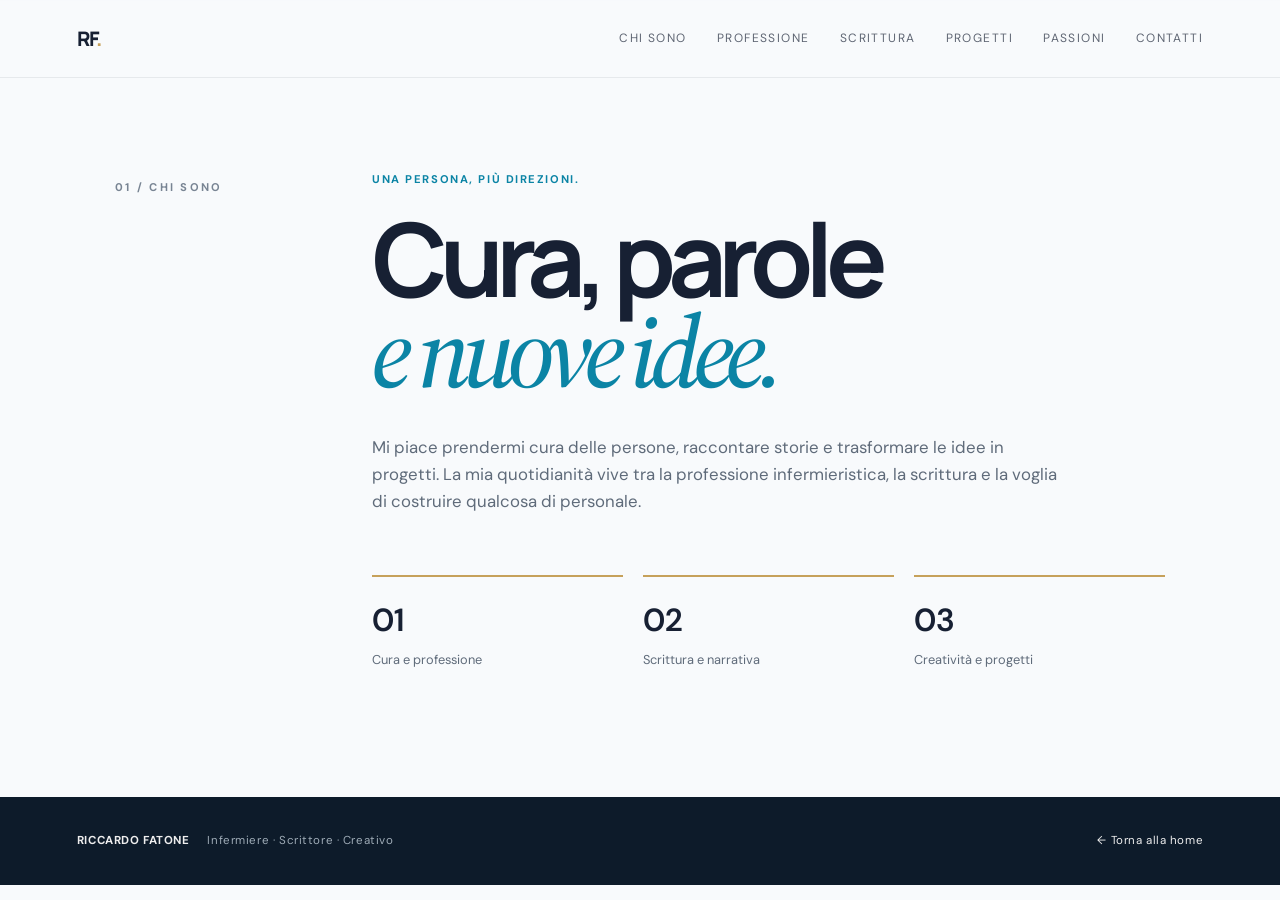
==== chi-sono.html @ 4cb9ef5f "Add Chi sono page" ====
<!doctype html><html lang="it"><head><meta charset="utf-8"><meta name="viewport" content="width=device-width,initial-scale=1"><title>Chi sono — Riccardo Fatone</title><link rel="stylesheet" href="style.css"></head><body><header class="site-header"><a class="brand" href="index.html">RF<span>.</span></a><nav class="nav"><a href="chi-sono.html">Chi sono</a><a href="professione.html">Professione</a><a href="scrittura.html">Scrittura</a><a href="progetti.html">Progetti</a><a href="passioni.html">Passioni</a><a href="contatti.html">Contatti</a></nav></header><main><section class="section" style="padding-top:170px;min-height:78vh"><div class="section-label">01 / CHI SONO</div><div class="section-content reveal"><p class="kicker">Una persona, più direzioni.</p><h1 style="font-size:clamp(3.5rem,8vw,7rem)">Cura, parole<br><em>e nuove idee.</em></h1><p>Mi piace prendermi cura delle persone, raccontare storie e trasformare le idee in progetti. La mia quotidianità vive tra la professione infermieristica, la scrittura e la voglia di costruire qualcosa di personale.</p><div class="facts"><div><strong>01</strong><span>Cura e professione</span></div><div><strong>02</strong><span>Scrittura e narrativa</span></div><div><strong>03</strong><span>Creatività e progetti</span></div></div></div></section></main><footer><div><strong>RICCARDO FATONE</strong><span>Infermiere · Scrittore · Creativo</span></div><a href="index.html">← Torna alla home</a></footer><script src="script.js"></script></body></html>
---- style.css ----
@import url('https://fonts.googleapis.com/css2?family=DM+Sans:wght@400;500;600;700&family=Manrope:wght@400;500;600;700;800&family=Source+Serif+4:ital,wght@0,500;0,600;1,500;1,600&display=swap');
:root{--bg:#f8fafc;--ink:#172033;--muted:#5f6b7a;--line:#dce3ea;--accent:#0b84a5;--accent-dark:#08627b;--dark:#102a43;--light:#f8fbfd;--soft:#eaf6f9;--blue:#2d9cdb;--mint:#43b99c;--gold:#c6a15b;--gold-dark:#9b7837;--gold-soft:#f5efe2}*{box-sizing:border-box}html{scroll-behavior:smooth}body{margin:0;background:var(--bg);color:var(--ink);font-family:'DM Sans',sans-serif;line-height:1.6}a{color:inherit;text-decoration:none}.site-header{position:fixed;z-index:10;top:0;left:0;right:0;height:78px;padding:0 6vw;display:flex;align-items:center;justify-content:space-between;background:rgba(248,250,252,.94);backdrop-filter:blur(16px);border-bottom:1px solid rgba(23,32,51,.08)}.brand{font-family:'Manrope',sans-serif;font-size:1.25rem;font-weight:800;letter-spacing:-.06em}.brand span{color:var(--gold)}.nav{display:flex;gap:30px;font-size:.75rem;text-transform:uppercase;letter-spacing:.12em}.nav a{opacity:.68;transition:.25s}.nav a:hover{opacity:1;color:var(--gold-dark)}.menu-toggle{display:none;background:none;border:0;font-size:1.5rem}.hero{min-height:100vh;padding:150px 9vw 90px;display:grid;grid-template-columns:1.15fr .85fr;align-items:center;gap:5vw;background:radial-gradient(circle at 85% 25%,rgba(45,156,219,.13),transparent 30%),linear-gradient(135deg,#f8fafc 0%,#eef8fb 100%)}.eyebrow,.section-label{font-size:.7rem;letter-spacing:.2em;font-weight:700}.eyebrow{color:var(--gold-dark)}h1,h2,h3,p{margin-top:0}h1{font-family:'Manrope',sans-serif;font-size:clamp(4rem,9vw,8.8rem);line-height:.88;letter-spacing:-.08em;margin:24px 0 38px;font-weight:700}h1 em{font-family:'Source Serif 4',serif;font-weight:500;color:var(--accent)}h2 em{font-family:'Source Serif 4',serif}.lead{max-width:620px;font-size:1.08rem;color:var(--muted)}.actions{display:flex;gap:14px;margin-top:38px;flex-wrap:wrap}.button{padding:14px 22px;border:1px solid var(--ink);font-size:.75rem;text-transform:uppercase;letter-spacing:.1em;transition:.25s}.button-primary{background:var(--ink);color:white}.button-primary:hover{background:var(--accent);border-color:var(--accent);transform:translateY(-2px)}.button-ghost:hover{background:white;border-color:var(--gold);color:var(--gold-dark)}.hero-mark{height:500px;display:grid;place-items:center;position:relative}.circle{width:min(31vw,390px);height:min(31vw,390px);min-width:250px;min-height:250px;border-radius:50%;background:linear-gradient(145deg,var(--accent),var(--blue));color:white;display:grid;place-items:center;font-family:'Manrope',sans-serif;font-size:clamp(4rem,10vw,9rem);font-weight:800;letter-spacing:-.12em;box-shadow:0 30px 70px rgba(11,132,165,.2),0 0 0 1px rgba(198,161,91,.35)}.circle span{transform:translateX(-.04em)}.orbit{position:absolute;border:1px solid rgba(198,161,91,.7);border-radius:50%;animation:spin 18s linear infinite}.orbit-one{width:76%;height:34%;transform:rotate(-28deg)}.orbit-two{width:84%;height:48%;transform:rotate(55deg);animation-duration:25s;animation-direction:reverse;border-color:rgba(67,185,156,.65)}@keyframes spin{to{transform:rotate(360deg)}}.section{padding:125px 9vw;display:grid;grid-template-columns:180px 1fr;gap:6vw;border-top:1px solid var(--line)}.section-label{color:#788493;padding-top:8px}.section-content{max-width:1000px}.section-content>p:not(.kicker){color:var(--muted);max-width:700px;font-size:1.05rem}.kicker{color:var(--accent);text-transform:uppercase;letter-spacing:.14em;font-size:.7rem;font-weight:700}.facts{display:grid;grid-template-columns:repeat(3,1fr);gap:20px;margin-top:60px}.facts div{border-top:2px solid var(--gold);padding-top:18px}.facts strong{display:block;font-size:2rem;font-weight:600}.facts span{font-size:.8rem;color:var(--muted)}.dark-section{background:var(--dark);color:var(--light);border-color:#24445e;position:relative;overflow:hidden}.dark-section:after{content:'';position:absolute;width:340px;height:340px;border:1px solid rgba(198,161,91,.4);border-radius:50%;right:-120px;top:-90px;box-shadow:0 0 0 35px rgba(198,161,91,.06),0 0 0 70px rgba(67,185,156,.04)}.dark-section .section-label{color:#9fb5c7}.dark-section .kicker{color:#61c8e4}.dark-section .section-content>p:not(.kicker){color:#d4e1e9}.quote{margin-top:55px;border-left:3px solid var(--gold);padding:5px 0 5px 24px;font-family:'Source Serif 4',serif;font-size:clamp(1.5rem,3vw,2.5rem);max-width:760px}.writing-section{background:#f2f6f8}.book-card{grid-column:2;max-width:1000px;border:1px solid #ccd9e1;padding:50px;display:grid;grid-template-columns:70px 1fr 40px;gap:30px;background:white;box-shadow:0 18px 45px rgba(16,42,67,.07)}.book-number{font-family:'Manrope',sans-serif;font-size:1.4rem;color:var(--gold-dark);font-weight:700}.book-card h2{font-family:'Source Serif 4',serif;font-size:clamp(3.5rem,7vw,7rem);line-height:.9;margin:10px 0 25px;font-weight:600;letter-spacing:-.05em;color:var(--ink)}.book-card p:not(.kicker){max-width:650px;color:var(--muted)}.tag{display:inline-block;margin-top:25px;border:1px solid #c6d5dd;padding:8px 12px;font-size:.68em;letter-spacing:.1em;text-transform:uppercase;border-radius:2px;background:#f8fafb}.arrow-link{font-size:1.7rem;color:var(--gold-dark);transition:.25s}.arrow-link:hover{transform:translate(4px,-4px)}.project-grid{display:grid;grid-template-columns:repeat(3,1fr);gap:16px;margin-top:55px}.project-card{border:1px solid var(--line);padding:28px;min-height:300px;display:flex;flex-direction:column;transition:.3s;background:white}.project-card:hover{transform:translateY(-6px);border-color:var(--gold);box-shadow:0 15px 30px rgba(16,42,67,.08)}.project-card>span{color:var(--accent);font-size:.75rem}.project-card h3{font-size:1.6rem;font-weight:600;letter-spacing:-.04em;margin:35px 0 14px}.project-card p{font-size:.9rem;color:var(--muted)}.project-card a{margin-top:auto;font-size:.72rem;text-transform:uppercase;letter-spacing:.1em;color:var(--gold-dark)}.featured{background:var(--ink);color:white;border-color:var(--ink)}.featured p{color:#ccd7df}.passions{background:#edf7f5}.word-cloud{margin-top:55px;font-size:clamp(1.2rem,3vw,2.8rem);line-height:1.8;letter-spacing:.04em}.word-cloud i{font-style:normal;color:var(--accent)}.contact-section{padding:150px 9vw;background:var(--accent);color:white}.contact-section .eyebrow{color:white}.contact-section h2{font-size:clamp(4rem,9vw,9rem);margin:25px 0}.contact-section p{max-width:560px;opacity:.9}.contact-link{display:inline-block;margin-top:30px;border-bottom:1px solid rgba(255,255,255,.8);padding-bottom:8px;font-size:1.1rem}footer{padding:35px 6vw;display:flex;justify-content:space-between;gap:20px;font-size:.72rem;letter-spacing:.05em;background:#0d1b2a;color:#eee}footer div{display:flex;gap:18px;flex-wrap:wrap}footer span{color:#9eabb6}.reveal{opacity:0;transform:translateY(24px);transition:opacity .8s ease,transform .8s ease}.reveal.visible{opacity:1;transform:none}
/* HOME HUB */
.home-page{min-height:100vh;background:radial-gradient(circle at 50% 48%,#ffffff 0%,#f1f8fa 42%,#e8f1f4 100%);overflow:hidden}.home-header{background:transparent;border-bottom:0}.home-contact{font-size:.68rem;letter-spacing:.16em;font-weight:700;color:var(--muted);transition:.25s}.home-contact:hover{color:var(--gold-dark)}.home-hub{min-height:100vh;display:grid;place-items:center;position:relative;padding:70px 5vw}.hub-intro{position:absolute;top:125px;left:6vw;z-index:3}.hub-intro span{font-family:'Manrope',sans-serif;font-size:.7rem;letter-spacing:.24em;font-weight:800;color:var(--gold-dark)}.hub-intro p{font-size:.8rem;color:var(--muted);margin-top:7px}.hub-stage{width:min(78vw,760px);height:min(78vw,760px);max-height:760px;position:relative;display:grid;place-items:center}.hub-stage:before{content:'';position:absolute;width:58%;height:58%;border-radius:50%;background:radial-gradient(circle,rgba(11,132,165,.09),transparent 70%)}.hub-orbit{position:absolute;border:1px solid rgba(198,161,91,.58);border-radius:50%;pointer-events:none}.orbit-main{width:86%;height:43%;transform:rotate(-24deg);animation:hubspin 24s linear infinite}.orbit-inner{width:72%;height:72%;border-color:rgba(11,132,165,.3);animation:hubspinReverse 32s linear infinite}.hub-dot{position:absolute;width:8px;height:8px;border-radius:50%;background:var(--gold);box-shadow:0 0 0 5px rgba(198,161,91,.1)}.dot-one{top:20%;left:27%}.dot-two{right:19%;top:38%;background:var(--accent)}.dot-three{bottom:20%;left:34%;background:var(--mint)}.hub-core{width:min(39vw,330px);height:min(39vw,330px);min-width:220px;min-height:220px;border-radius:50%;background:linear-gradient(145deg,#087f9f 0%,#2d9cdb 100%);color:white;display:flex;flex-direction:column;align-items:center;justify-content:center;box-shadow:0 35px 90px rgba(11,132,165,.23),0 0 0 1px rgba(198,161,91,.7),inset 0 0 0 1px rgba(255,255,255,.16);transition:transform .45s cubic-bezier(.2,.8,.2,1),box-shadow .45s}.hub-core:hover{transform:scale(1.035);box-shadow:0 42px 100px rgba(11,132,165,.28),0 0 0 2px rgba(198,161,91,.8),inset 0 0 0 1px rgba(255,255,255,.2)}.hub-core span{font-family:'Manrope',sans-serif;font-size:clamp(5rem,11vw,8.5rem);font-weight:800;letter-spacing:-.12em;line-height:.8;transform:translateX(-.05em)}.hub-core small{margin-top:26px;font-size:.62rem;letter-spacing:.24em;font-weight:700;opacity:.8}.satellite{position:absolute;z-index:2;display:flex;flex-direction:column;align-items:center;justify-content:center;width:155px;height:155px;border:1px solid rgba(23,32,51,.13);border-radius:50%;background:rgba(255,255,255,.78);backdrop-filter:blur(10px);box-shadow:0 15px 40px rgba(16,42,67,.07);transition:transform .35s,border-color .35s,box-shadow .35s}.satellite:hover{transform:scale(1.08);border-color:var(--gold);box-shadow:0 20px 50px rgba(16,42,67,.13)}.satellite small{font-size:.6rem;letter-spacing:.12em;color:var(--gold-dark);font-weight:700;margin-bottom:6px}.satellite strong{font-family:'Manrope',sans-serif;font-size:.72rem;letter-spacing:.11em}.satellite span{font-size:.66rem;color:var(--muted);margin-top:5px;text-align:center}.satellite-top{top:2%;left:50%;transform:translateX(-50%)}.satellite-top:hover{transform:translateX(-50%) scale(1.08)}.satellite-right{right:2%;top:32%}.satellite-bottom-right{right:14%;bottom:4%}.satellite-bottom-left{left:14%;bottom:4%}.satellite-left{left:2%;top:32%}@keyframes hubspin{to{transform:rotate(336deg)}}@keyframes hubspinReverse{to{transform:rotate(-360deg)}}
@media(max-width:800px){.site-header{height:68px;padding:0 6vw}.menu-toggle{display:block}.nav{display:none;position:absolute;top:68px;left:0;right:0;background:var(--bg);padding:25px 6vw;flex-direction:column;gap:18px;border-bottom:1px solid var(--line)}.nav.open{display:flex}.hero{grid-template-columns:1fr;padding:120px 7vw 80px}.hero-mark{height:330px;order:-1}.circle{width:250px;height:250px}.section{grid-template-columns:1fr;padding:85px 7vw;gap:30px}.section-label{padding:0}.facts,.project-grid{grid-template-columns:1fr}.book-card{grid-column:auto;grid-template-columns:1fr;padding:30px}.book-number,.arrow-link{display:none}.contact-section{padding:100px 7vw}footer{flex-direction:column}h1{font-size:clamp(3.5rem,17vw,6rem)}.hub-intro{top:92px;left:7vw}.hub-intro p{font-size:.7rem}.home-contact{font-size:.6rem}.home-hub{padding:70px 3vw}.hub-stage{width:96vw;height:96vw;max-height:none}.hub-core{width:42vw;height:42vw;min-width:185px;min-height:185px}.hub-core span{font-size:17vw}.satellite{width:112px;height:112px}.satellite strong{font-size:.57rem}.satellite span{font-size:.55rem}.satellite-top{top:4%}.satellite-right{right:0;top:31%}.satellite-bottom-right{right:7%;bottom:5%}.satellite-bottom-left{left:7%;bottom:5%}.satellite-left{left:0;top:31%}.orbit-main{width:100%;height:47%}.orbit-inner{width:82%;height:82%}}
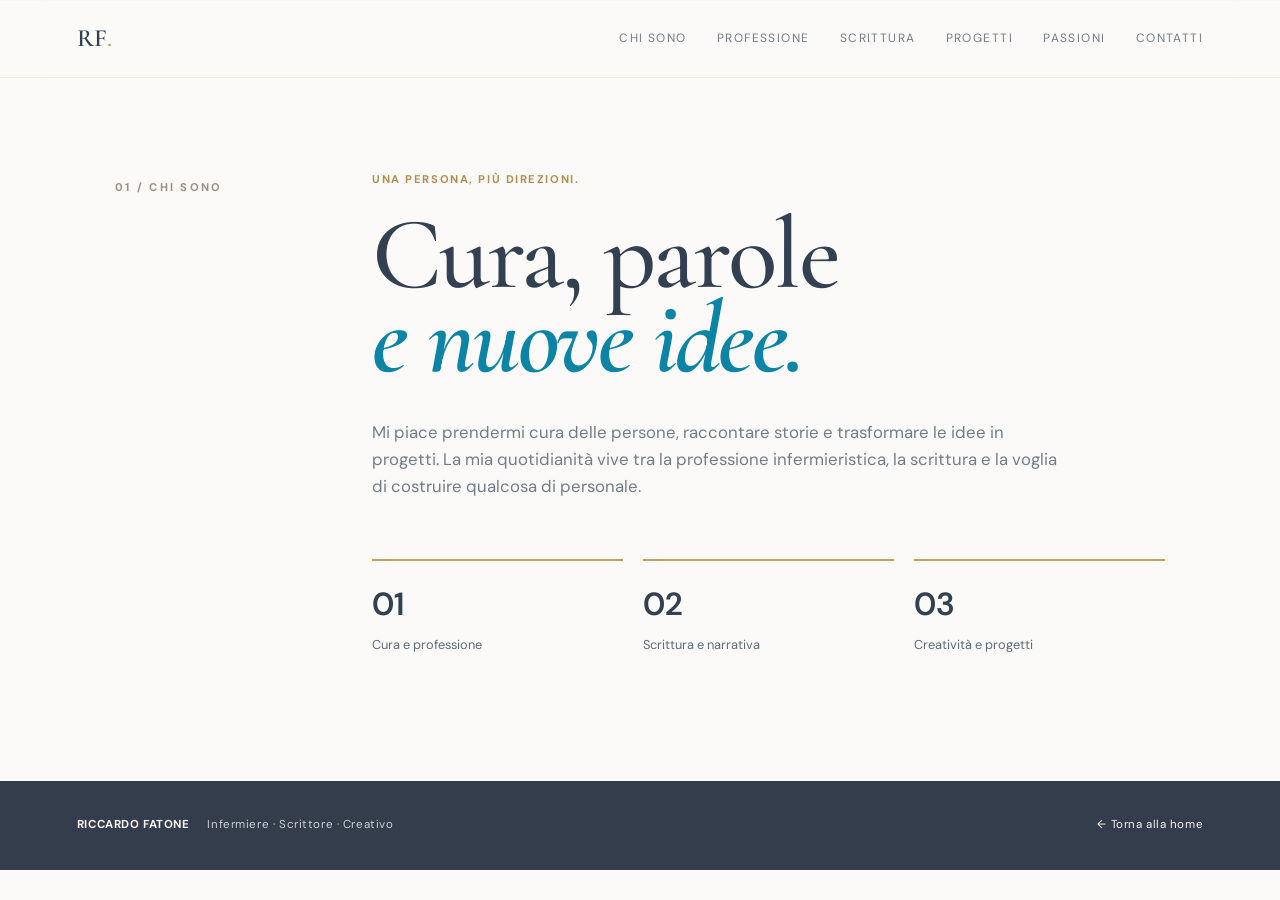
==== commit 0fee808a: "Apply softer typography and visual identity" ====
--- a/chi-sono.html
+++ b/chi-sono.html
@@ -1 +1 @@
-<!doctype html><html lang="it"><head><meta charset="utf-8"><meta name="viewport" content="width=device-width,initial-scale=1"><title>Chi sono — Riccardo Fatone</title><link rel="stylesheet" href="style.css"></head><body><header class="site-header"><a class="brand" href="index.html">RF<span>.</span></a><nav class="nav"><a href="chi-sono.html">Chi sono</a><a href="professione.html">Professione</a><a href="scrittura.html">Scrittura</a><a href="progetti.html">Progetti</a><a href="passioni.html">Passioni</a><a href="contatti.html">Contatti</a></nav></header><main><section class="section" style="padding-top:170px;min-height:78vh"><div class="section-label">01 / CHI SONO</div><div class="section-content reveal"><p class="kicker">Una persona, più direzioni.</p><h1 style="font-size:clamp(3.5rem,8vw,7rem)">Cura, parole<br><em>e nuove idee.</em></h1><p>Mi piace prendermi cura delle persone, raccontare storie e trasformare le idee in progetti. La mia quotidianità vive tra la professione infermieristica, la scrittura e la voglia di costruire qualcosa di personale.</p><div class="facts"><div><strong>01</strong><span>Cura e professione</span></div><div><strong>02</strong><span>Scrittura e narrativa</span></div><div><strong>03</strong><span>Creatività e progetti</span></div></div></div></section></main><footer><div><strong>RICCARDO FATONE</strong><span>Infermiere · Scrittore · Creativo</span></div><a href="index.html">← Torna alla home</a></footer><script src="script.js"></script></body></html>+<!doctype html><html lang="it"><head><meta charset="utf-8"><meta name="viewport" content="width=device-width,initial-scale=1"><title>Chi sono — Riccardo Fatone</title><link rel="stylesheet" href="style.css"><link rel="stylesheet" href="soft.css"></head><body><header class="site-header"><a class="brand" href="index.html">RF<span>.</span></a><nav class="nav"><a href="chi-sono.html">Chi sono</a><a href="professione.html">Professione</a><a href="scrittura.html">Scrittura</a><a href="progetti.html">Progetti</a><a href="passioni.html">Passioni</a><a href="contatti.html">Contatti</a></nav></header><main><section class="section" style="padding-top:170px;min-height:78vh"><div class="section-label">01 / CHI SONO</div><div class="section-content reveal"><p class="kicker">Una persona, più direzioni.</p><h1 style="font-size:clamp(3.5rem,8vw,7rem)">Cura, parole<br><em>e nuove idee.</em></h1><p>Mi piace prendermi cura delle persone, raccontare storie e trasformare le idee in progetti. La mia quotidianità vive tra la professione infermieristica, la scrittura e la voglia di costruire qualcosa di personale.</p><div class="facts"><div><strong>01</strong><span>Cura e professione</span></div><div><strong>02</strong><span>Scrittura e narrativa</span></div><div><strong>03</strong><span>Creatività e progetti</span></div></div></div></section></main><footer><div><strong>RICCARDO FATONE</strong><span>Infermiere · Scrittore · Creativo</span></div><a href="index.html">← Torna alla home</a></footer><script src="script.js"></script></body></html>
--- a/style.css
+++ b/style.css
@@ -1,5 +1,5 @@
-@import url('https://fonts.googleapis.com/css2?family=DM+Sans:wght@400;500;600;700&family=Manrope:wght@400;500;600;700;800&family=Source+Serif+4:ital,wght@0,500;0,600;1,500;1,600&display=swap');
-:root{--bg:#f8fafc;--ink:#172033;--muted:#5f6b7a;--line:#dce3ea;--accent:#0b84a5;--accent-dark:#08627b;--dark:#102a43;--light:#f8fbfd;--soft:#eaf6f9;--blue:#2d9cdb;--mint:#43b99c;--gold:#c6a15b;--gold-dark:#9b7837;--gold-soft:#f5efe2}*{box-sizing:border-box}html{scroll-behavior:smooth}body{margin:0;background:var(--bg);color:var(--ink);font-family:'DM Sans',sans-serif;line-height:1.6}a{color:inherit;text-decoration:none}.site-header{position:fixed;z-index:10;top:0;left:0;right:0;height:78px;padding:0 6vw;display:flex;align-items:center;justify-content:space-between;background:rgba(248,250,252,.94);backdrop-filter:blur(16px);border-bottom:1px solid rgba(23,32,51,.08)}.brand{font-family:'Manrope',sans-serif;font-size:1.25rem;font-weight:800;letter-spacing:-.06em}.brand span{color:var(--gold)}.nav{display:flex;gap:30px;font-size:.75rem;text-transform:uppercase;letter-spacing:.12em}.nav a{opacity:.68;transition:.25s}.nav a:hover{opacity:1;color:var(--gold-dark)}.menu-toggle{display:none;background:none;border:0;font-size:1.5rem}.hero{min-height:100vh;padding:150px 9vw 90px;display:grid;grid-template-columns:1.15fr .85fr;align-items:center;gap:5vw;background:radial-gradient(circle at 85% 25%,rgba(45,156,219,.13),transparent 30%),linear-gradient(135deg,#f8fafc 0%,#eef8fb 100%)}.eyebrow,.section-label{font-size:.7rem;letter-spacing:.2em;font-weight:700}.eyebrow{color:var(--gold-dark)}h1,h2,h3,p{margin-top:0}h1{font-family:'Manrope',sans-serif;font-size:clamp(4rem,9vw,8.8rem);line-height:.88;letter-spacing:-.08em;margin:24px 0 38px;font-weight:700}h1 em{font-family:'Source Serif 4',serif;font-weight:500;color:var(--accent)}h2 em{font-family:'Source Serif 4',serif}.lead{max-width:620px;font-size:1.08rem;color:var(--muted)}.actions{display:flex;gap:14px;margin-top:38px;flex-wrap:wrap}.button{padding:14px 22px;border:1px solid var(--ink);font-size:.75rem;text-transform:uppercase;letter-spacing:.1em;transition:.25s}.button-primary{background:var(--ink);color:white}.button-primary:hover{background:var(--accent);border-color:var(--accent);transform:translateY(-2px)}.button-ghost:hover{background:white;border-color:var(--gold);color:var(--gold-dark)}.hero-mark{height:500px;display:grid;place-items:center;position:relative}.circle{width:min(31vw,390px);height:min(31vw,390px);min-width:250px;min-height:250px;border-radius:50%;background:linear-gradient(145deg,var(--accent),var(--blue));color:white;display:grid;place-items:center;font-family:'Manrope',sans-serif;font-size:clamp(4rem,10vw,9rem);font-weight:800;letter-spacing:-.12em;box-shadow:0 30px 70px rgba(11,132,165,.2),0 0 0 1px rgba(198,161,91,.35)}.circle span{transform:translateX(-.04em)}.orbit{position:absolute;border:1px solid rgba(198,161,91,.7);border-radius:50%;animation:spin 18s linear infinite}.orbit-one{width:76%;height:34%;transform:rotate(-28deg)}.orbit-two{width:84%;height:48%;transform:rotate(55deg);animation-duration:25s;animation-direction:reverse;border-color:rgba(67,185,156,.65)}@keyframes spin{to{transform:rotate(360deg)}}.section{padding:125px 9vw;display:grid;grid-template-columns:180px 1fr;gap:6vw;border-top:1px solid var(--line)}.section-label{color:#788493;padding-top:8px}.section-content{max-width:1000px}.section-content>p:not(.kicker){color:var(--muted);max-width:700px;font-size:1.05rem}.kicker{color:var(--accent);text-transform:uppercase;letter-spacing:.14em;font-size:.7rem;font-weight:700}.facts{display:grid;grid-template-columns:repeat(3,1fr);gap:20px;margin-top:60px}.facts div{border-top:2px solid var(--gold);padding-top:18px}.facts strong{display:block;font-size:2rem;font-weight:600}.facts span{font-size:.8rem;color:var(--muted)}.dark-section{background:var(--dark);color:var(--light);border-color:#24445e;position:relative;overflow:hidden}.dark-section:after{content:'';position:absolute;width:340px;height:340px;border:1px solid rgba(198,161,91,.4);border-radius:50%;right:-120px;top:-90px;box-shadow:0 0 0 35px rgba(198,161,91,.06),0 0 0 70px rgba(67,185,156,.04)}.dark-section .section-label{color:#9fb5c7}.dark-section .kicker{color:#61c8e4}.dark-section .section-content>p:not(.kicker){color:#d4e1e9}.quote{margin-top:55px;border-left:3px solid var(--gold);padding:5px 0 5px 24px;font-family:'Source Serif 4',serif;font-size:clamp(1.5rem,3vw,2.5rem);max-width:760px}.writing-section{background:#f2f6f8}.book-card{grid-column:2;max-width:1000px;border:1px solid #ccd9e1;padding:50px;display:grid;grid-template-columns:70px 1fr 40px;gap:30px;background:white;box-shadow:0 18px 45px rgba(16,42,67,.07)}.book-number{font-family:'Manrope',sans-serif;font-size:1.4rem;color:var(--gold-dark);font-weight:700}.book-card h2{font-family:'Source Serif 4',serif;font-size:clamp(3.5rem,7vw,7rem);line-height:.9;margin:10px 0 25px;font-weight:600;letter-spacing:-.05em;color:var(--ink)}.book-card p:not(.kicker){max-width:650px;color:var(--muted)}.tag{display:inline-block;margin-top:25px;border:1px solid #c6d5dd;padding:8px 12px;font-size:.68em;letter-spacing:.1em;text-transform:uppercase;border-radius:2px;background:#f8fafb}.arrow-link{font-size:1.7rem;color:var(--gold-dark);transition:.25s}.arrow-link:hover{transform:translate(4px,-4px)}.project-grid{display:grid;grid-template-columns:repeat(3,1fr);gap:16px;margin-top:55px}.project-card{border:1px solid var(--line);padding:28px;min-height:300px;display:flex;flex-direction:column;transition:.3s;background:white}.project-card:hover{transform:translateY(-6px);border-color:var(--gold);box-shadow:0 15px 30px rgba(16,42,67,.08)}.project-card>span{color:var(--accent);font-size:.75rem}.project-card h3{font-size:1.6rem;font-weight:600;letter-spacing:-.04em;margin:35px 0 14px}.project-card p{font-size:.9rem;color:var(--muted)}.project-card a{margin-top:auto;font-size:.72rem;text-transform:uppercase;letter-spacing:.1em;color:var(--gold-dark)}.featured{background:var(--ink);color:white;border-color:var(--ink)}.featured p{color:#ccd7df}.passions{background:#edf7f5}.word-cloud{margin-top:55px;font-size:clamp(1.2rem,3vw,2.8rem);line-height:1.8;letter-spacing:.04em}.word-cloud i{font-style:normal;color:var(--accent)}.contact-section{padding:150px 9vw;background:var(--accent);color:white}.contact-section .eyebrow{color:white}.contact-section h2{font-size:clamp(4rem,9vw,9rem);margin:25px 0}.contact-section p{max-width:560px;opacity:.9}.contact-link{display:inline-block;margin-top:30px;border-bottom:1px solid rgba(255,255,255,.8);padding-bottom:8px;font-size:1.1rem}footer{padding:35px 6vw;display:flex;justify-content:space-between;gap:20px;font-size:.72rem;letter-spacing:.05em;background:#0d1b2a;color:#eee}footer div{display:flex;gap:18px;flex-wrap:wrap}footer span{color:#9eabb6}.reveal{opacity:0;transform:translateY(24px);transition:opacity .8s ease,transform .8s ease}.reveal.visible{opacity:1;transform:none}
-/* HOME HUB */
-.home-page{min-height:100vh;background:radial-gradient(circle at 50% 48%,#ffffff 0%,#f1f8fa 42%,#e8f1f4 100%);overflow:hidden}.home-header{background:transparent;border-bottom:0}.home-contact{font-size:.68rem;letter-spacing:.16em;font-weight:700;color:var(--muted);transition:.25s}.home-contact:hover{color:var(--gold-dark)}.home-hub{min-height:100vh;display:grid;place-items:center;position:relative;padding:70px 5vw}.hub-intro{position:absolute;top:125px;left:6vw;z-index:3}.hub-intro span{font-family:'Manrope',sans-serif;font-size:.7rem;letter-spacing:.24em;font-weight:800;color:var(--gold-dark)}.hub-intro p{font-size:.8rem;color:var(--muted);margin-top:7px}.hub-stage{width:min(78vw,760px);height:min(78vw,760px);max-height:760px;position:relative;display:grid;place-items:center}.hub-stage:before{content:'';position:absolute;width:58%;height:58%;border-radius:50%;background:radial-gradient(circle,rgba(11,132,165,.09),transparent 70%)}.hub-orbit{position:absolute;border:1px solid rgba(198,161,91,.58);border-radius:50%;pointer-events:none}.orbit-main{width:86%;height:43%;transform:rotate(-24deg);animation:hubspin 24s linear infinite}.orbit-inner{width:72%;height:72%;border-color:rgba(11,132,165,.3);animation:hubspinReverse 32s linear infinite}.hub-dot{position:absolute;width:8px;height:8px;border-radius:50%;background:var(--gold);box-shadow:0 0 0 5px rgba(198,161,91,.1)}.dot-one{top:20%;left:27%}.dot-two{right:19%;top:38%;background:var(--accent)}.dot-three{bottom:20%;left:34%;background:var(--mint)}.hub-core{width:min(39vw,330px);height:min(39vw,330px);min-width:220px;min-height:220px;border-radius:50%;background:linear-gradient(145deg,#087f9f 0%,#2d9cdb 100%);color:white;display:flex;flex-direction:column;align-items:center;justify-content:center;box-shadow:0 35px 90px rgba(11,132,165,.23),0 0 0 1px rgba(198,161,91,.7),inset 0 0 0 1px rgba(255,255,255,.16);transition:transform .45s cubic-bezier(.2,.8,.2,1),box-shadow .45s}.hub-core:hover{transform:scale(1.035);box-shadow:0 42px 100px rgba(11,132,165,.28),0 0 0 2px rgba(198,161,91,.8),inset 0 0 0 1px rgba(255,255,255,.2)}.hub-core span{font-family:'Manrope',sans-serif;font-size:clamp(5rem,11vw,8.5rem);font-weight:800;letter-spacing:-.12em;line-height:.8;transform:translateX(-.05em)}.hub-core small{margin-top:26px;font-size:.62rem;letter-spacing:.24em;font-weight:700;opacity:.8}.satellite{position:absolute;z-index:2;display:flex;flex-direction:column;align-items:center;justify-content:center;width:155px;height:155px;border:1px solid rgba(23,32,51,.13);border-radius:50%;background:rgba(255,255,255,.78);backdrop-filter:blur(10px);box-shadow:0 15px 40px rgba(16,42,67,.07);transition:transform .35s,border-color .35s,box-shadow .35s}.satellite:hover{transform:scale(1.08);border-color:var(--gold);box-shadow:0 20px 50px rgba(16,42,67,.13)}.satellite small{font-size:.6rem;letter-spacing:.12em;color:var(--gold-dark);font-weight:700;margin-bottom:6px}.satellite strong{font-family:'Manrope',sans-serif;font-size:.72rem;letter-spacing:.11em}.satellite span{font-size:.66rem;color:var(--muted);margin-top:5px;text-align:center}.satellite-top{top:2%;left:50%;transform:translateX(-50%)}.satellite-top:hover{transform:translateX(-50%) scale(1.08)}.satellite-right{right:2%;top:32%}.satellite-bottom-right{right:14%;bottom:4%}.satellite-bottom-left{left:14%;bottom:4%}.satellite-left{left:2%;top:32%}@keyframes hubspin{to{transform:rotate(336deg)}}@keyframes hubspinReverse{to{transform:rotate(-360deg)}}
-@media(max-width:800px){.site-header{height:68px;padding:0 6vw}.menu-toggle{display:block}.nav{display:none;position:absolute;top:68px;left:0;right:0;background:var(--bg);padding:25px 6vw;flex-direction:column;gap:18px;border-bottom:1px solid var(--line)}.nav.open{display:flex}.hero{grid-template-columns:1fr;padding:120px 7vw 80px}.hero-mark{height:330px;order:-1}.circle{width:250px;height:250px}.section{grid-template-columns:1fr;padding:85px 7vw;gap:30px}.section-label{padding:0}.facts,.project-grid{grid-template-columns:1fr}.book-card{grid-column:auto;grid-template-columns:1fr;padding:30px}.book-number,.arrow-link{display:none}.contact-section{padding:100px 7vw}footer{flex-direction:column}h1{font-size:clamp(3.5rem,17vw,6rem)}.hub-intro{top:92px;left:7vw}.hub-intro p{font-size:.7rem}.home-contact{font-size:.6rem}.home-hub{padding:70px 3vw}.hub-stage{width:96vw;height:96vw;max-height:none}.hub-core{width:42vw;height:42vw;min-width:185px;min-height:185px}.hub-core span{font-size:17vw}.satellite{width:112px;height:112px}.satellite strong{font-size:.57rem}.satellite span{font-size:.55rem}.satellite-top{top:4%}.satellite-right{right:0;top:31%}.satellite-bottom-right{right:7%;bottom:5%}.satellite-bottom-left{left:7%;bottom:5%}.satellite-left{left:0;top:31%}.orbit-main{width:100%;height:47%}.orbit-inner{width:82%;height:82%}}+@import url('https://fonts.googleapis.com/css2?family=DM+Sans:wght@400;500;600;700&family=Manrope:wght@400;500;600;700;800&family=Cormorant+Garamond:ital,wght@0,500;0,600;0,700;1,500;1,600;1,700&display=swap');
+:root{--bg:#f7f9fb;--ink:#172033;--muted:#5f6b7a;--line:#dce3ea;--accent:#0b84a5;--accent-dark:#08627b;--dark:#102a43;--light:#f8fbfd;--soft:#eaf6f9;--blue:#2d9cdb;--mint:#43b99c;--gold:#c6a15b;--gold-dark:#9b7837;--gold-soft:#f5efe2}*{box-sizing:border-box}html{scroll-behavior:smooth}body{margin:0;background:var(--bg);color:var(--ink);font-family:'DM Sans',sans-serif;line-height:1.6}a{color:inherit;text-decoration:none}.site-header{position:fixed;z-index:10;top:0;left:0;right:0;height:78px;padding:0 6vw;display:flex;align-items:center;justify-content:space-between;background:rgba(247,249,251,.9);backdrop-filter:blur(18px);border-bottom:1px solid rgba(23,32,51,.08)}.brand{font-family:'Manrope',sans-serif;font-size:1.25rem;font-weight:800;letter-spacing:-.06em}.brand span{color:var(--gold)}.nav{display:flex;gap:30px;font-size:.75rem;text-transform:uppercase;letter-spacing:.12em}.nav a{opacity:.68;transition:.25s}.nav a:hover{opacity:1;color:var(--gold-dark)}.menu-toggle{display:none;background:none;border:0;font-size:1.5rem}.hero{min-height:100vh;padding:150px 9vw 90px;display:grid;grid-template-columns:1.15fr .85fr;align-items:center;gap:5vw;background:radial-gradient(circle at 85% 25%,rgba(45,156,219,.13),transparent 30%),linear-gradient(135deg,#f8fafc 0%,#eef8fb 100%)}.eyebrow,.section-label{font-size:.7rem;letter-spacing:.2em;font-weight:700}.eyebrow{color:var(--gold-dark)}h1,h2,h3,p{margin-top:0}h1,h2{font-family:'Cormorant Garamond',serif}h1{font-size:clamp(4.5rem,9vw,8.8rem);line-height:.82;letter-spacing:-.06em;margin:24px 0 38px;font-weight:600}h1 em{font-family:'Cormorant Garamond',serif;font-weight:600;color:var(--accent)}h2 em{font-family:'Cormorant Garamond',serif}.lead{max-width:620px;font-size:1.08rem;color:var(--muted)}.actions{display:flex;gap:14px;margin-top:38px;flex-wrap:wrap}.button{padding:14px 22px;border:1px solid var(--ink);font-size:.75rem;text-transform:uppercase;letter-spacing:.1em;transition:.25s}.button-primary{background:var(--ink);color:white}.button-primary:hover{background:var(--accent);border-color:var(--accent);transform:translateY(-2px)}.button-ghost:hover{background:white;border-color:var(--gold);color:var(--gold-dark)}.hero-mark{height:500px;display:grid;place-items:center;position:relative}.circle{width:min(31vw,390px);height:min(31vw,390px);min-width:250px;min-height:250px;border-radius:50%;background:linear-gradient(145deg,var(--accent),var(--blue));color:white;display:grid;place-items:center;font-family:'Manrope',sans-serif;font-size:clamp(4rem,10vw,9rem);font-weight:800;letter-spacing:-.12em;box-shadow:0 30px 70px rgba(11,132,165,.2),0 0 0 1px rgba(198,161,91,.35)}.circle span{transform:translateX(-.04em)}.orbit{position:absolute;border:1px solid rgba(198,161,91,.7);border-radius:50%;animation:spin 18s linear infinite}.orbit-one{width:76%;height:34%;transform:rotate(-28deg)}.orbit-two{width:84%;height:48%;transform:rotate(55deg);animation-duration:25s;animation-direction:reverse;border-color:rgba(67,185,156,.65)}@keyframes spin{to{transform:rotate(360deg)}}.section{padding:125px 9vw;display:grid;grid-template-columns:180px 1fr;gap:6vw;border-top:1px solid var(--line);background:var(--bg)}.section-label{color:#788493;padding-top:8px}.section-content{max-width:1000px}.section-content>p:not(.kicker){color:var(--muted);max-width:700px;font-size:1.05rem}.section-content h2{font-size:clamp(3rem,6vw,5.5rem);line-height:.95;letter-spacing:-.04em;font-weight:600}.kicker{color:var(--accent);text-transform:uppercase;letter-spacing:.14em;font-size:.7rem;font-weight:700}.facts{display:grid;grid-template-columns:repeat(3,1fr);gap:20px;margin-top:60px}.facts div{border-top:2px solid var(--gold);padding-top:18px}.facts strong{display:block;font-size:2rem;font-weight:600}.facts span{font-size:.8rem;color:var(--muted)}.dark-section{background:var(--dark);color:var(--light);border-color:#24445e;position:relative;overflow:hidden}.dark-section:after{content:'';position:absolute;width:340px;height:340px;border:1px solid rgba(198,161,91,.4);border-radius:50%;right:-120px;top:-90px;box-shadow:0 0 0 35px rgba(198,161,91,.06),0 0 0 70px rgba(67,185,156,.04)}.dark-section .section-label{color:#9fb5c7}.dark-section .kicker{color:#61c8e4}.dark-section .section-content>p:not(.kicker){color:#d4e1e9}.quote{margin-top:55px;border-left:3px solid var(--gold);padding:5px 0 5px 24px;font-family:'Cormorant Garamond',serif;font-style:italic;font-size:clamp(1.7rem,3vw,2.7rem);line-height:1.15;max-width:760px}.writing-section{background:#f2f6f8}.book-card{grid-column:2;max-width:1000px;border:1px solid #ccd9e1;padding:50px;display:grid;grid-template-columns:70px 1fr 40px;gap:30px;background:white;box-shadow:0 18px 45px rgba(16,42,67,.07)}.book-number{font-family:'Manrope',sans-serif;font-size:1.4rem;color:var(--gold-dark);font-weight:700}.book-card h2{font-family:'Cormorant Garamond',serif;font-size:clamp(4rem,7vw,7.5rem);line-height:.78;margin:10px 0 25px;font-weight:600;letter-spacing:-.05em;color:var(--ink)}.book-card p:not(.kicker){max-width:650px;color:var(--muted)}.tag{display:inline-block;margin-top:25px;border:1px solid #c6d5dd;padding:8px 12px;font-size:.68em;letter-spacing:.1em;text-transform:uppercase;border-radius:2px;background:#f8fafb}.arrow-link{font-size:1.7rem;color:var(--gold-dark);transition:.25s}.arrow-link:hover{transform:translate(4px,-4px)}.project-grid{display:grid;grid-template-columns:repeat(3,1fr);gap:16px;margin-top:55px}.project-card{border:1px solid var(--line);padding:28px;min-height:300px;display:flex;flex-direction:column;transition:.3s;background:white}.project-card:hover{transform:translateY(-6px);border-color:var(--gold);box-shadow:0 15px 30px rgba(16,42,67,.08)}.project-card>span{color:var(--accent);font-size:.75rem}.project-card h3{font-family:'Cormorant Garamond',serif;font-size:2rem;font-weight:600;letter-spacing:-.02em;margin:35px 0 14px}.project-card p{font-size:.9rem;color:var(--muted)}.project-card a{margin-top:auto;font-size:.72rem;text-transform:uppercase;letter-spacing:.1em;color:var(--gold-dark)}.featured{background:var(--ink);color:white;border-color:var(--ink)}.featured p{color:#ccd7df}.passions{background:#edf7f5}.word-cloud{margin-top:55px;font-size:clamp(1.2rem,3vw,2.8rem);line-height:1.8;letter-spacing:.04em}.word-cloud i{font-style:normal;color:var(--accent)}.contact-section{padding:150px 9vw;background:var(--accent);color:white}.contact-section .eyebrow{color:white}.contact-section h2{font-size:clamp(4rem,9vw,9rem);margin:25px 0}.contact-section p{max-width:560px;opacity:.9}.contact-link{display:inline-block;margin-top:30px;border-bottom:1px solid rgba(255,255,255,.8);padding-bottom:8px;font-size:1.1rem}footer{padding:35px 6vw;display:flex;justify-content:space-between;gap:20px;font-size:.72rem;letter-spacing:.05em;background:#0d1b2a;color:#eee}footer div{display:flex;gap:18px;flex-wrap:wrap}footer span{color:#9eabb6}.reveal{opacity:0;transform:translateY(24px);transition:opacity .8s ease,transform .8s ease}.reveal.visible{opacity:1;transform:none}
+/* HOME — STARRY NAVIGATION */
+.home-page{min-height:100vh;color:#f5f7fb;background-color:#081321;background-image:radial-gradient(circle at 50% 48%,rgba(24,79,112,.42),transparent 34%),radial-gradient(circle at 18% 20%,rgba(198,161,91,.12),transparent 20%),radial-gradient(circle at 82% 78%,rgba(45,156,219,.12),transparent 22%),radial-gradient(circle at 1px 1px,rgba(255,255,255,.8) 0 1px,transparent 1.5px),radial-gradient(circle at 13px 17px,rgba(255,255,255,.42) 0 1px,transparent 1.4px),radial-gradient(circle at 31px 7px,rgba(198,161,91,.55) 0 1px,transparent 1.4px);background-size:auto,auto,auto,47px 43px,73px 61px,97px 89px;overflow:hidden}.home-page:before,.home-page:after{content:'';position:fixed;inset:0;pointer-events:none}.home-page:before{background:radial-gradient(circle at 50% 50%,transparent 0 35%,rgba(0,0,0,.16) 100%)}.home-page:after{background:linear-gradient(115deg,transparent 20%,rgba(255,255,255,.035) 50%,transparent 80%);mix-blend-mode:screen}.home-page .site-header{background:rgba(8,19,33,.45);border-bottom:1px solid rgba(255,255,255,.08);color:white}.home-page .brand{color:white}.home-page .brand span{color:var(--gold)}.home-contact{font-size:.68rem;letter-spacing:.16em;font-weight:700;color:rgba(255,255,255,.7);transition:.25s}.home-contact:hover{color:#fff}.home-hub{min-height:100vh;display:grid;place-items:center;position:relative;padding:70px 5vw;z-index:1}.hub-intro{position:absolute;top:125px;left:6vw;z-index:3}.hub-intro span{font-family:'Manrope',sans-serif;font-size:.7rem;letter-spacing:.24em;font-weight:800;color:var(--gold)}.hub-intro p{font-size:.8rem;color:rgba(255,255,255,.58);margin-top:7px}.hub-stage{width:min(78vw,760px);height:min(78vw,760px);max-height:760px;position:relative;display:grid;place-items:center}.hub-stage:before{content:'';position:absolute;width:58%;height:58%;border-radius:50%;background:radial-gradient(circle,rgba(45,156,219,.18),transparent 68%);filter:blur(4px)}.hub-orbit{position:absolute;border:1px solid rgba(198,161,91,.5);border-radius:50%;pointer-events:none;box-shadow:0 0 35px rgba(198,161,91,.04)}.orbit-main{width:86%;height:43%;transform:rotate(-24deg);animation:hubspin 24s linear infinite}.orbit-inner{width:72%;height:72%;border-color:rgba(107,199,226,.25);animation:hubspinReverse 32s linear infinite}.hub-dot{position:absolute;width:5px;height:5px;border-radius:50%;background:var(--gold);box-shadow:0 0 12px rgba(198,161,91,.8)}.dot-one{top:20%;left:27%}.dot-two{right:19%;top:38%;background:#61c8e4}.dot-three{bottom:20%;left:34%;background:var(--mint)}.hub-core{width:min(39vw,330px);height:min(39vw,330px);min-width:220px;min-height:220px;border-radius:50%;background:radial-gradient(circle at 35% 28%,#25a3c4 0%,#087f9f 42%,#123a57 100%);color:white;display:flex;flex-direction:column;align-items:center;justify-content:center;box-shadow:0 35px 90px rgba(0,0,0,.35),0 0 0 1px rgba(198,161,91,.85),0 0 70px rgba(11,132,165,.18),inset 0 0 0 1px rgba(255,255,255,.16);transition:transform .45s cubic-bezier(.2,.8,.2,1),box-shadow .45s}.hub-core:hover{transform:scale(1.035);box-shadow:0 42px 100px rgba(0,0,0,.4),0 0 0 2px rgba(198,161,91,.9),0 0 85px rgba(11,132,165,.28),inset 0 0 0 1px rgba(255,255,255,.2)}.hub-core span{font-family:'Manrope',sans-serif;font-size:clamp(5rem,11vw,8.5rem);font-weight:800;letter-spacing:-.12em;line-height:.8;transform:translateX(-.05em)}.hub-core small{margin-top:26px;font-size:.62rem;letter-spacing:.24em;font-weight:700;opacity:.8}.satellite{position:absolute;z-index:2;display:flex;flex-direction:column;align-items:center;justify-content:center;width:164px;height:164px;padding:28px 22px;text-align:center;clip-path:polygon(50% 0%,61% 13%,76% 7%,82% 22%,97% 29%,88% 43%,100% 54%,87% 65%,92% 81%,76% 85%,68% 99%,53% 89%,38% 100%,30% 85%,14% 88%,17% 71%,2% 61%,12% 47%,3% 34%,19% 25%,22% 9%,39% 14%);background:rgba(15,35,53,.9);color:white;filter:drop-shadow(0 16px 24px rgba(0,0,0,.25));transition:transform .35s,filter .35s}.satellite:before{content:'';position:absolute;inset:8px;clip-path:inherit;border:1px solid rgba(198,161,91,.55);background:linear-gradient(145deg,rgba(255,255,255,.07),rgba(198,161,91,.025));z-index:-1}.satellite:hover{transform:scale(1.08);filter:drop-shadow(0 20px 32px rgba(198,161,91,.2)) brightness(1.08)}.satellite-top:hover{transform:translateX(-50%) scale(1.08)}.satellite small{font-size:.6rem;letter-spacing:.16em;color:#d9b66f;font-weight:700;margin-bottom:6px}.satellite strong{font-family:'Manrope',sans-serif;font-size:.68rem;letter-spacing:.1em}.satellite span{font-size:.62rem;color:rgba(255,255,255,.65);margin-top:5px}.satellite-top{top:2%;left:50%;transform:translateX(-50%)}.satellite-right{right:2%;top:32%}.satellite-bottom-right{right:14%;bottom:4%}.satellite-bottom-left{left:14%;bottom:4%}.satellite-left{left:2%;top:32%}.hub-footer{position:absolute;bottom:34px;left:6vw;right:6vw;display:flex;justify-content:space-between;color:rgba(255,255,255,.4);font-size:.62rem;letter-spacing:.2em}.hub-footer span:last-child{color:rgba(198,161,91,.7)}@keyframes hubspin{to{transform:rotate(336deg)}}@keyframes hubspinReverse{to{transform:rotate(-360deg)}}
+@media(max-width:800px){.site-header{height:68px;padding:0 6vw}.menu-toggle{display:block}.nav{display:none;position:absolute;top:68px;left:0;right:0;background:var(--bg);padding:25px 6vw;flex-direction:column;gap:18px;border-bottom:1px solid var(--line)}.nav.open{display:flex}.hero{grid-template-columns:1fr;padding:120px 7vw 80px}.hero-mark{height:330px;order:-1}.circle{width:250px;height:250px}.section{grid-template-columns:1fr;padding:85px 7vw;gap:30px}.section-label{padding:0}.facts,.project-grid{grid-template-columns:1fr}.book-card{grid-column:auto;grid-template-columns:1fr;padding:30px}.book-number,.arrow-link{display:none}.contact-section{padding:100px 7vw}footer{flex-direction:column}h1{font-size:clamp(3.7rem,17vw,6rem)}.hub-intro{top:92px;left:7vw}.hub-intro p{font-size:.7rem}.home-contact{font-size:.6rem}.home-hub{padding:70px 3vw}.hub-stage{width:96vw;height:96vw;max-height:none}.hub-core{width:42vw;height:42vw;min-width:185px;min-height:185px}.hub-core span{font-size:17vw}.satellite{width:118px;height:118px;padding:20px 14px}.satellite strong{font-size:.54rem}.satellite span{font-size:.5rem}.satellite-top{top:4%}.satellite-right{right:0;top:31%}.satellite-bottom-right{right:7%;bottom:5%}.satellite-bottom-left{left:7%;bottom:5%}.satellite-left{left:0;top:31%}.orbit-main{width:100%;height:47%}.orbit-inner{width:82%;height:82%}.hub-footer{left:7vw;right:7vw;bottom:20px;font-size:.5rem;letter-spacing:.13em}.hub-footer span:first-child{display:none}}
--- a/soft.css
+++ b/soft.css
@@ -0,0 +1,40 @@
+@import url('https://fonts.googleapis.com/css2?family=Cormorant+Garamond:ital,wght@0,400;0,500;0,600;1,400;1,500;1,600&family=DM+Sans:wght@400;500;600&family=Manrope:wght@400;500;600&display=swap');
+
+:root{--soft-ivory:#fbfaf8;--soft-blue:#dfeaf3;--soft-lilac:#eee9f4;--soft-ink:#334052;--soft-muted:#7b8491;--soft-gold:#c9a96b;--soft-gold-light:#eadfca}
+body{font-family:'DM Sans',sans-serif;color:var(--soft-ink);background:var(--soft-ivory)}
+h1,h2,h3,.book-card h2,.section-content h2{font-family:'Cormorant Garamond',serif!important;font-weight:500!important;letter-spacing:-.025em!important}
+.brand{font-family:'Cormorant Garamond',serif!important;font-size:1.55rem!important;font-weight:600!important;letter-spacing:.02em!important}
+.nav,.kicker,.eyebrow,.section-label,.home-contact,.hub-intro span,.hub-footer,.satellite small,.satellite strong,.hub-core small{font-family:'DM Sans',sans-serif}
+.site-header{background:rgba(251,250,248,.78);backdrop-filter:blur(20px);border-bottom:1px solid rgba(201,169,107,.18)}
+.hero{background:radial-gradient(circle at 80% 20%,rgba(218,231,242,.65),transparent 30%),linear-gradient(135deg,#fbfaf8,#f1f5f8)}
+.section{background:#fbfaf8;border-color:#e7e2dc}.writing-section{background:#f3f0f5}.passions{background:#f0f5f6}
+.section-content>p:not(.kicker),.book-card p:not(.kicker){color:#737d89}
+.kicker,.eyebrow{color:#b18e4d}.section-label{color:#9a8f84}
+.button{border-color:#b8b0a8}.button-primary{background:#394555;border-color:#394555}.button-primary:hover{background:#b18e4d;border-color:#b18e4d}.button-ghost:hover{background:#fff;border-color:#c9a96b;color:#9b7b42}
+.book-card{background:rgba(255,255,255,.82);border-color:#ded7d0;box-shadow:0 20px 55px rgba(66,70,80,.07)}
+.book-card h2{color:#303948}.project-card{background:rgba(255,255,255,.72);border-color:#e2ddd7}.project-card h3{font-family:'Cormorant Garamond',serif!important}.project-card:hover{border-color:#c9a96b;box-shadow:0 16px 35px rgba(70,74,84,.08)}
+.featured{background:#465263;color:#fff;border-color:#465263}.featured p{color:#e4e7eb}.featured a{color:#eadfca}
+.quote{border-left-color:#c9a96b;color:#e8e9ec}
+.contact-section{background:linear-gradient(135deg,#dce8f1,#e9e4ef);color:#344153}.contact-section .eyebrow{color:#a27f43}.contact-link{border-color:#a27f43;color:#344153}
+footer{background:#343d4b;color:#f7f5f2}footer span{color:#cbd0d7}
+
+/* Home: soft celestial atmosphere */
+.home-page{color:#eef2f7;background:#101b2b;position:relative;background-image:radial-gradient(circle at 50% 48%,rgba(116,150,184,.24),transparent 34%),radial-gradient(circle at 18% 18%,rgba(234,218,180,.13),transparent 22%),radial-gradient(circle at 80% 80%,rgba(179,164,204,.14),transparent 25%),radial-gradient(circle at 1px 1px,rgba(255,255,255,.72) 0 1px,transparent 1.4px),radial-gradient(circle at 18px 11px,rgba(234,218,180,.5) 0 1px,transparent 1.4px);background-size:auto,auto,auto,61px 59px,103px 97px}
+.home-page:before{background:radial-gradient(circle at 50% 50%,transparent 0 38%,rgba(5,12,23,.13) 100%)}.home-page:after{background:radial-gradient(ellipse at center,rgba(255,255,255,.045),transparent 58%);mix-blend-mode:screen}
+.home-page .site-header{background:rgba(16,27,43,.24);border-bottom-color:rgba(255,255,255,.08)}
+.home-page .brand{color:#fff}.home-page .brand span{color:#d9bc82}.home-contact{color:rgba(255,255,255,.7)}.hub-intro span{color:#d9bc82}.hub-intro p{color:rgba(255,255,255,.55)}
+.hub-stage:before{width:62%;height:62%;background:radial-gradient(circle,rgba(186,204,222,.15),transparent 68%);filter:blur(8px)}
+.hub-orbit{border-color:rgba(218,190,135,.32);box-shadow:none}.orbit-inner{border-color:rgba(207,216,227,.16)}
+.hub-dot{width:3px;height:3px;background:#ead9b4;box-shadow:0 0 10px rgba(234,217,180,.65)}
+.hub-core{background:radial-gradient(circle at 34% 25%,#aebfd0 0%,#718ca6 38%,#3d526a 74%,#34465c 100%);box-shadow:0 28px 80px rgba(0,0,0,.28),0 0 0 1px rgba(235,216,177,.72),0 0 65px rgba(157,181,205,.12),inset 0 0 0 1px rgba(255,255,255,.18);font-family:'Cormorant Garamond',serif}
+.hub-core span{font-family:'Cormorant Garamond',serif!important;font-weight:500!important;letter-spacing:-.06em!important}.hub-core small{color:#f1e8d7}
+/* Clickable stars: airy rather than heavy badges */
+.satellite{width:170px;height:170px;padding:30px 24px;background:transparent!important;clip-path:none!important;filter:none!important;color:#fff;position:absolute}
+.satellite:before{content:'✦';position:absolute;inset:0;display:grid;place-items:center;font-family:Georgia,serif;font-size:145px;line-height:1;color:rgba(228,215,186,.075);text-shadow:0 0 18px rgba(232,214,173,.16);clip-path:none;background:none!important;border:0!important;z-index:-1;transition:.4s}
+.satellite:after{content:'✧';position:absolute;top:24px;right:24px;font-family:Georgia,serif;font-size:25px;color:rgba(255,255,255,.5);transition:.35s}
+.satellite:hover{transform:scale(1.05)!important;filter:none!important}.satellite:hover:before{color:rgba(232,215,177,.15);text-shadow:0 0 28px rgba(232,214,173,.28)}.satellite:hover:after{color:#ead9b4;transform:rotate(15deg) scale(1.12)}
+.satellite small{color:#d8bd86;font-size:.58rem;letter-spacing:.16em}.satellite strong{font-family:'Cormorant Garamond',serif!important;font-size:1.02rem;letter-spacing:.04em;font-weight:500!important}.satellite span{font-size:.6rem;color:rgba(255,255,255,.58);margin-top:3px}
+.satellite-top:hover{transform:translateX(-50%) scale(1.05)!important}
+.hub-footer{color:rgba(255,255,255,.35)}.hub-footer span:last-child{color:rgba(220,191,132,.62)}
+
+@media(max-width:800px){.satellite{width:130px;height:130px;padding:20px 14px}.satellite:before{font-size:112px}.satellite:after{top:18px;right:18px;font-size:19px}.satellite strong{font-size:.82rem}.satellite span{font-size:.5rem}.satellite small{font-size:.5rem}.hub-core span{font-size:17vw!important}}
